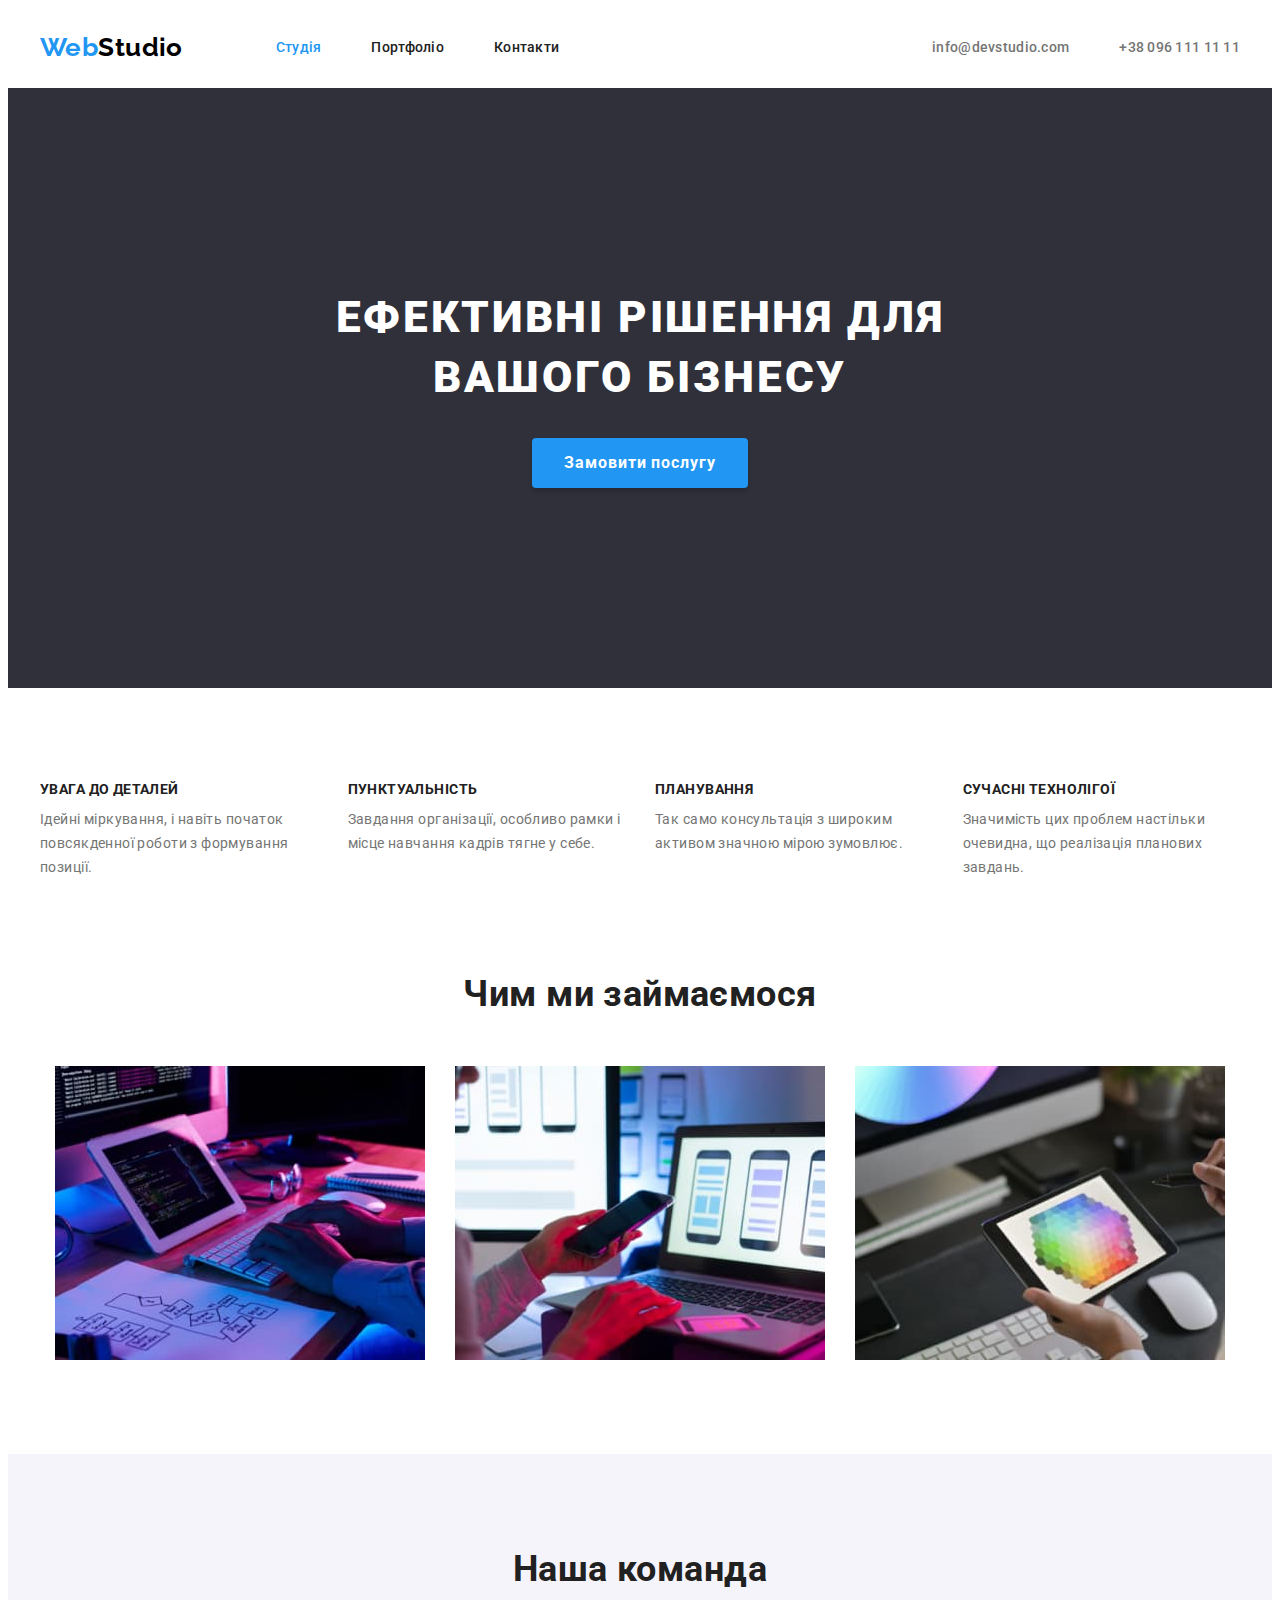
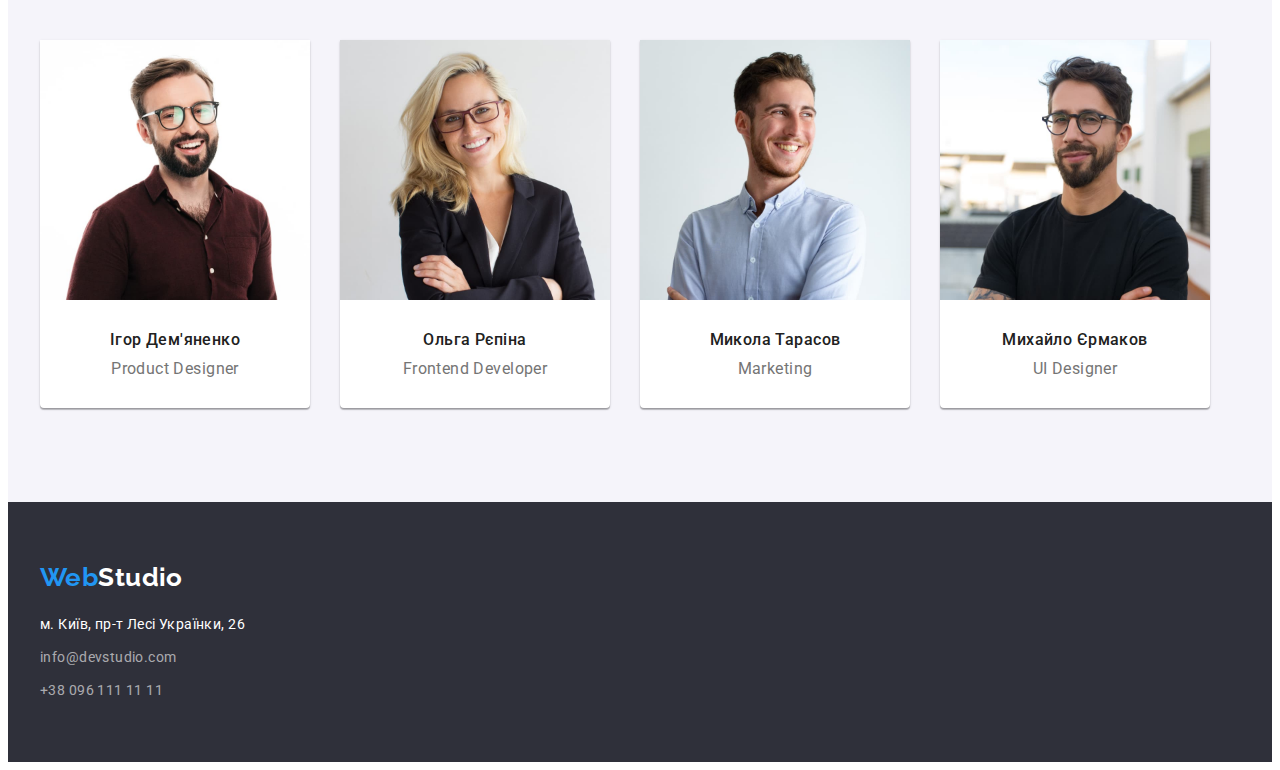
==== index.html @ 4c2e8464 "Initial commit" ====
<!DOCTYPE html>
<html lang="uk">
  <head>
    <meta charset="UTF-8" />
    <meta http-equiv="X-UA-Compatible" content="IE=edge" />
    <meta name="viewport" content="width=device-width, initial-scale=1.0" />
    <title>Web-Studio-(Version-2.1)</title>
    <link rel="preconnect" href="https://fonts.googleapis.com" />
    <link rel="preconnect" href="https://fonts.gstatic.com" crossorigin />
    <link
      href="https://fonts.googleapis.com/css2?family=Raleway:wght@700&family=Roboto:wght@400;500;700;900&display=swap"
      rel="stylesheet"
    />
    <link
      rel="stylesheet"
      href="https://cdnjs.cloudflare.com/ajax/libs/modern-normalize/1.1.0/modern-normalize.min.css"
      integrity="sha512-wpPYUAdjBVSE4KJnH1VR1HeZfpl1ub8YT/NKx4PuQ5NmX2tKuGu6U/JRp5y+Y8XG2tV+wKQpNHVUX03MfMFn9Q=="
      crossorigin="anonymous"
      referrerpolicy="no-referrer"
    />
    <link rel="stylesheet" href="./css/styles.css" />
  </head>
  <body>
    <header class="header">
      <div class="container header-container">
        <nav class="header-nav">
          <a class="header-logo link" href="./index.html"
            >Web<span class="logo-part">Studio</span></a
          >
          <ul class="header-list list">
            <li class="header-item">
              <a class="header-link link current" href="./index.html">Студія</a>
            </li>
            <li class="header-item">
              <a class="header-link link" href="./portfolio.html">Портфоліо</a>
            </li>
            <li class="header-item">
              <a class="header-link link" href="#">Контакти</a>
            </li>
          </ul>
        </nav>
        <ul class="header-contacts list">
          <li class="cotacts-item">
            <a class="cotacts-link link" href="mailto:info@devstudio.com"
              >info@devstudio.com</a
            >
          </li>
          <li class="cotacts-item">
            <a class="cotacts-link link" href="tel:+380961111111"
              >+38 096 111 11 11</a
            >
          </li>
        </ul>
      </div>
    </header>
    <main>
      <section class="hero">
        <div class="container">
          <h1 class="hero-title">Ефективні рішення для вашого бізнесу</h1>
          <button class="hero-btn" type="button">Замовити послугу</button>
        </div>
      </section>
      <section class="advantage">
        <div class="container container-wrap">
          <h2 class="visually-hidden">Наші переваги</h2>
          <ul class="list advantage-list">
            <li class="advantage-item">
              <h3 class="advantage-title">увага до деталей</h3>
              <p class="advantage-txt">
                Ідейні міркування, і навіть початок повсякденної роботи з
                формування позиції.
              </p>
            </li>
            <li class="advantage-item">
              <h3 class="advantage-title">пунктуальність</h3>
              <p class="advantage-txt">
                Завдання організації, особливо рамки і місце навчання кадрів
                тягне у себе.
              </p>
            </li>
            <li class="advantage-item">
              <h3 class="advantage-title">планування</h3>
              <p class="advantage-txt">
                Так само консультація з широким активом значною мірою зумовлює.
              </p>
            </li>
            <li class="advantage-item">
              <h3 class="advantage-title">сучасні технолігої</h3>
              <p class="advantage-txt">
                Значимість цих проблем настільки очевидна, що реалізація
                планових завдань.
              </p>
            </li>
          </ul>
        </div>
      </section>

      <section class="projects section">
        <div class="container">
          <h2 class="projects-title">Чим ми займаємося</h2>
          <ul class="list projects-list">
            <li>
              <img
                src="./images/tas-1.jpg"
                alt="Працює на планшеті"
                width="370"
                height="294"
              />
            </li>
            <li>
              <img
                src="./images/tas-2.jpg"
                alt="Додатки на єкрані"
                width="370"
                height="294"
              />
            </li>
            <li>
              <img
                src="./images/tas-3.jpg"
                alt="Фігура на планшеті"
                width="370"
                height="294"
              />
            </li>
          </ul>
        </div>
      </section>
      <section class="team section">
        <div class="container">
          <h2 class="team-title">Наша команда</h2>
          <ul class="team-list list">
            <li class="team-item">
              <img
                src="./images/team-1.jpg"
                alt="Усміхнений хлопець в окулярах"
                width="270"
                height="260"
              />
              <div class="team-wrap">
                <h3 class="team-name">Ігор Дем'яненко</h3>
                <p class="team-job">Product Designer</p>
              </div>
            </li>
            <li class="team-item">
              <img
                src="./images/team-2.jpg"
                alt="Дівчина в окулярах"
                width="270"
                height="260"
              />
              <div class="team-wrap">
                <h3 class="team-name">Ольга Рєпіна</h3>
                <p class="team-job">Frontend Developer</p>
              </div>
            </li>
            <li class="team-item">
              <img
                src="./images/team-3.jpg"
                alt="Усміхнений хлопець"
                width="270"
                height="260"
              />
              <div class="team-wrap">
                <h3 class="team-name">Микола Тарасов</h3>
                <p class="team-job">Marketing</p>
              </div>
            </li>
            <li class="team-item">
              <img
                src="./images/team-4.jpg"
                alt="Хлопець в окулярах"
                width="270"
                height="260"
              />
              <div class="team-wrap">
                <h3 class="team-name">Михайло Єрмаков</h3>
                <p class="team-job">UI Designer</p>
              </div>
            </li>
          </ul>
        </div>
      </section>
    </main>
    <footer class="address">
      <div class="container">
        <a class="address-logo link" href="./index.html"
          >Web<span class="address-logo-part">Studio</span></a
        >
        <address class="main-address">
          <ul class="address-list list">
            <li class="address-item">
              <a
                class="address-map link"
                href="https://goo.gl/maps/8YUWCjoJRUapYNAK7"
                target="_blank"
                rel="noopener nofollow noreferrer"
                >м. Київ, пр-т Лесі Українки, 26</a
              >
            </li>
            <li class="address-item">
              <a class="address-link link" href="mailto:info@devstudio.com"
                >info@devstudio.com</a
              >
            </li>
            <li class="address-item">
              <a class="address-link link" href="tel:+380961111111"
                >+38 096 111 11 11</a
              >
            </li>
          </ul>
        </address>
      </div>
    </footer>
  </body>
</html>
---- css/styles.css ----
:root{
--main-background-color:#FFFFFF;
--second-background-color:#2F303A;
--first-logo-part-color:#000000;
--second-logo-part-color:#FFFFFF;
--hero-btn-color:#FFFFFF;
--hero-btn-background-color:#2196F3;
--header-link-color:#212121;
--first-contacts-color:#757575;
--main-title-color:#FFFFFF;
--second-title-color:#212121;
--main-text-color:#757575;
--address-map-color:#FFFFFF;
--background-items-color:#FFFFFF;
--backgrounds-team-color:#F5F4FA;
--portfolio-btn-color:#212121;
--portfolio-btn-background-color: #F5F4FA;
--porfolio-btn-active-color:#FFFFFF;
--accent-color:#2196F3;

}
p,
h1,
h2,
h3,
h4,
h5,
h6 {
    margin: 0;
}

ul,
ol {
    margin: 0;
    padding-left: 0;
}

button {
    cursor: pointer;
}

address {
    font-style: normal;
}

img {
    display: block;
    max-width: 100%;
        height: auto;
}
/* ------------BODY------------ */
body{
    font-family: 'roboto', 'sans-serif';
    letter-spacing: 0.03em;
    font-size: 14px;
 background-color:var(--main-background-color)

}



.list{
list-style: none;
}
.link{
    text-decoration: none;
}

.visually-hidden {
    position: absolute;
    white-space: nowrap;
    width: 1px;
    height: 1px;
    overflow: hidden;
    border: 0;
    padding: 0;
    clip: rect(0 0 0 0);
    clip-path: inset(50%);
    margin: -1px;
}

.container{
    width: 1200px;
    padding-left: 15px;
    padding-right: 15px;
    margin: 0 auto;
}

.section{
    padding-top: 94px;
    padding-bottom: 94px;
}
/* ------------HEDER------------ */
.header {
    padding-top: 24px;
    padding-bottom: 25px;
}

.header-container{
    display: flex;
    justify-content: space-between;
}

.header-nav{
    display: flex;
    align-items: center;
}

.header-logo {
    font-family: 'Raleway', 'sans-serif';
    font-weight: 700;
    font-size: 26px;
    line-height: 1.19;
    margin-right: 93px;
    color: var(--accent-color)}

.logo-part {
    color: var(--first-logo-part-color);}

    .header-list{
        display: flex;
        gap: 50px;
    }

    .header-contacts{
        display: flex;
        align-items: center;
        gap: 50px;
    }


.header-link {
    font-weight: 500;
    line-height: 1.14;
    letter-spacing: 0.02em;
    color: var(--header-link-color);
}
.header-link:hover,
.header-link:focus{
    color: var(--accent-color)}

.cotacts-link{
    font-weight: 500;
    line-height: 1.14;
    letter-spacing: 0.02em;
    color: var(--first-contacts-color);
}
.cotacts-link:hover, 
.cotacts-link:focus{
    color: var(--accent-color);
}

/* ------------HERO----------- */
.hero {
background: var(--second-background-color);
padding-top: 200px;
padding-bottom: 200px;
}

.hero-title {
        font-weight: 900;
        font-size: 44px;
        line-height: 1.36;
        text-align: center;
        letter-spacing: 0.06em;
        text-transform: uppercase;
        color: var(--main-title-color);
        max-width: 696px;
        margin: 0 auto;
        margin-bottom: 30px;
}

.hero-btn {
    font-family: inherit;
    font-weight: 700;
    font-size: 16px;
    line-height: 1.88;
    display: flex;
    align-items: center;
    text-align: center;
    letter-spacing: 0.06em;
    color: var(--hero-btn-color);
background: var(--hero-btn-background-color);
    box-shadow: 0px 4px 4px rgba(0, 0, 0, 0.15);
    border-radius: 4px;
    border: none;
margin: 0 auto;
padding: 10px 32px;
min-width: 216px;
}

.hero-btn:hover,
.hero-btn:focus{
    background: #188CE8;
        box-shadow: 0px 4px 4px rgba(0, 0, 0, 0.15);
        border-radius: 4px;
}

        /* ------------ADVANTAGE----------- */

.advantage{
    padding-top: 94px;
}

.advantage-list{
    display: flex;
    gap: 30px;
}

.advantage-item{
    flex-basis: calc((100% - 90px)/4);
}
.advantage-title{
        font-weight: 700;
        font-size: 14px;
        line-height: 1.14;
        text-transform: uppercase;
    margin-bottom: 10px;
        color: var(--second-title-color);
}
.advantage-txt{
    line-height: 1.71;
    color: var(--main-text-color);
}

                /* ------------PROJECTS---------- */
.projects-list{
    display: flex;
    justify-content: center;
    gap: 30px;
}

    .projects-title{
            font-weight: 700;
            font-size: 36px;
            line-height: 1.17;
            text-align: center;
            color: var(--second-title-color);
            margin-bottom: 50px;
    }

    /* ------------TEAM---------- */
    .team{
        background: var(--backgrounds-team-color)
    }
    .team-title{
        font-weight: 700;
            font-size: 36px;
            line-height: 1.17;
            text-align: center;
            color: var(--second-title-color);
            margin-bottom: 50px;
    }
    .team-list{
        display: flex;
        gap: 30px;
    }
    .team-item{
        background: var(--background-items-color);
            box-shadow: 0px 1px 3px rgba(0, 0, 0, 0.12), 0px 1px 1px rgba(0, 0, 0, 0.14), 0px 2px 1px rgba(0, 0, 0, 0.2);
            border-radius: 0px 0px 4px 4px;
            flex-basis: calc((100%-90px) / 4);
    }

    .team-name{
        font-weight: 500;
            font-size: 16px;
            line-height: 1.19;
            text-align: center;
            color: var(--second-title-color);
            margin-bottom: 10px;
    }
    .team-job{
            font-size: 16px;
            line-height: 1.19;
            text-align: center;
            color: var(--main-text-color);
    }

.team-wrap{
    padding-top: 30px;
    padding-bottom: 30px;
}
        /* ------------FOOTER--------- */

.address{
    padding-top: 60px;
    padding-bottom: 60px;
    background-color:var(--second-background-color);
}

        .address-logo{
        font-family: 'Raleway','sans-serif';
        font-weight: 700;
        font-size: 26px;
        line-height: 1.19;
        color: var(--accent-color);
        display: inline-block;
        margin-bottom: 20px;
        }
       
        .address-logo-part{
            color: var(--second-logo-part-color)
        }

        .address-map{
            font-style: normal;
            line-height: 1.71;
            color: var(--address-map-color);
        }
        .address-map:hover,
        .address-map:focus{
            color: var(--accent-color);}

.address-item:not(:last-child)
{
    margin-bottom: 9px;
    display: block;
}

        .address-link{
            font-style: normal;
            line-height: 1.71;
            color: rgba(255, 255, 255, 0.6);
        }
.address-link:hover,
.address-link:focus{
 color: var(--accent-color);}

 /* ------------PORTFOLIO-------- */
 .current {
     color: var(--accent-color);
 }
.header-porfolio{
    border-bottom: 1px solid #ECECEC;
    padding-top: 24px;
        padding-bottom: 25px;
}
.filters{
    margin-bottom: 50px;
    display: flex;
    justify-content: center;
    gap: 8px;
}

 .filters-btn{
    font-family: inherit;
        font-style: normal;
        font-weight: 500;
        font-size: 16px;
        line-height: 1.62;
        letter-spacing: 0.03em;
        color: var(--portfolio-btn-color);
        background: var(--portfolio-btn-background-color);
        border-radius: 4px;
        cursor: pointer;  
        border-color: transparent;  
        padding: 6px 22px;
 }
 .filters-btn:hover,
.filters-btn:focus{
    background-color: var(--accent-color);
    color:var(--porfolio-btn-active-color);}

    /* ------------PORTFOLIO-LIST-------- */

.portfolio-list{
    display: flex;
    flex-wrap: wrap;
    gap: 30px;
    
}
.portfolio-item {
flex-basis: calc((100% - 60px) / 3);
background: var(--background-items-color);
}

.portfolio-wrap{
    padding: 20px 24px;
    border: 1px solid #EEEEEE;
    border-top: none;
}
.portfolio-title{
font-weight: 700;
font-size: 18px;
line-height: 2;
letter-spacing: 0.06em;
color: var(--second-title-color);
margin-bottom: 4px;}


.portfolio-text{
        font-size: 16px;
        line-height: 1.88;
        color: var(--main-text-color);
}
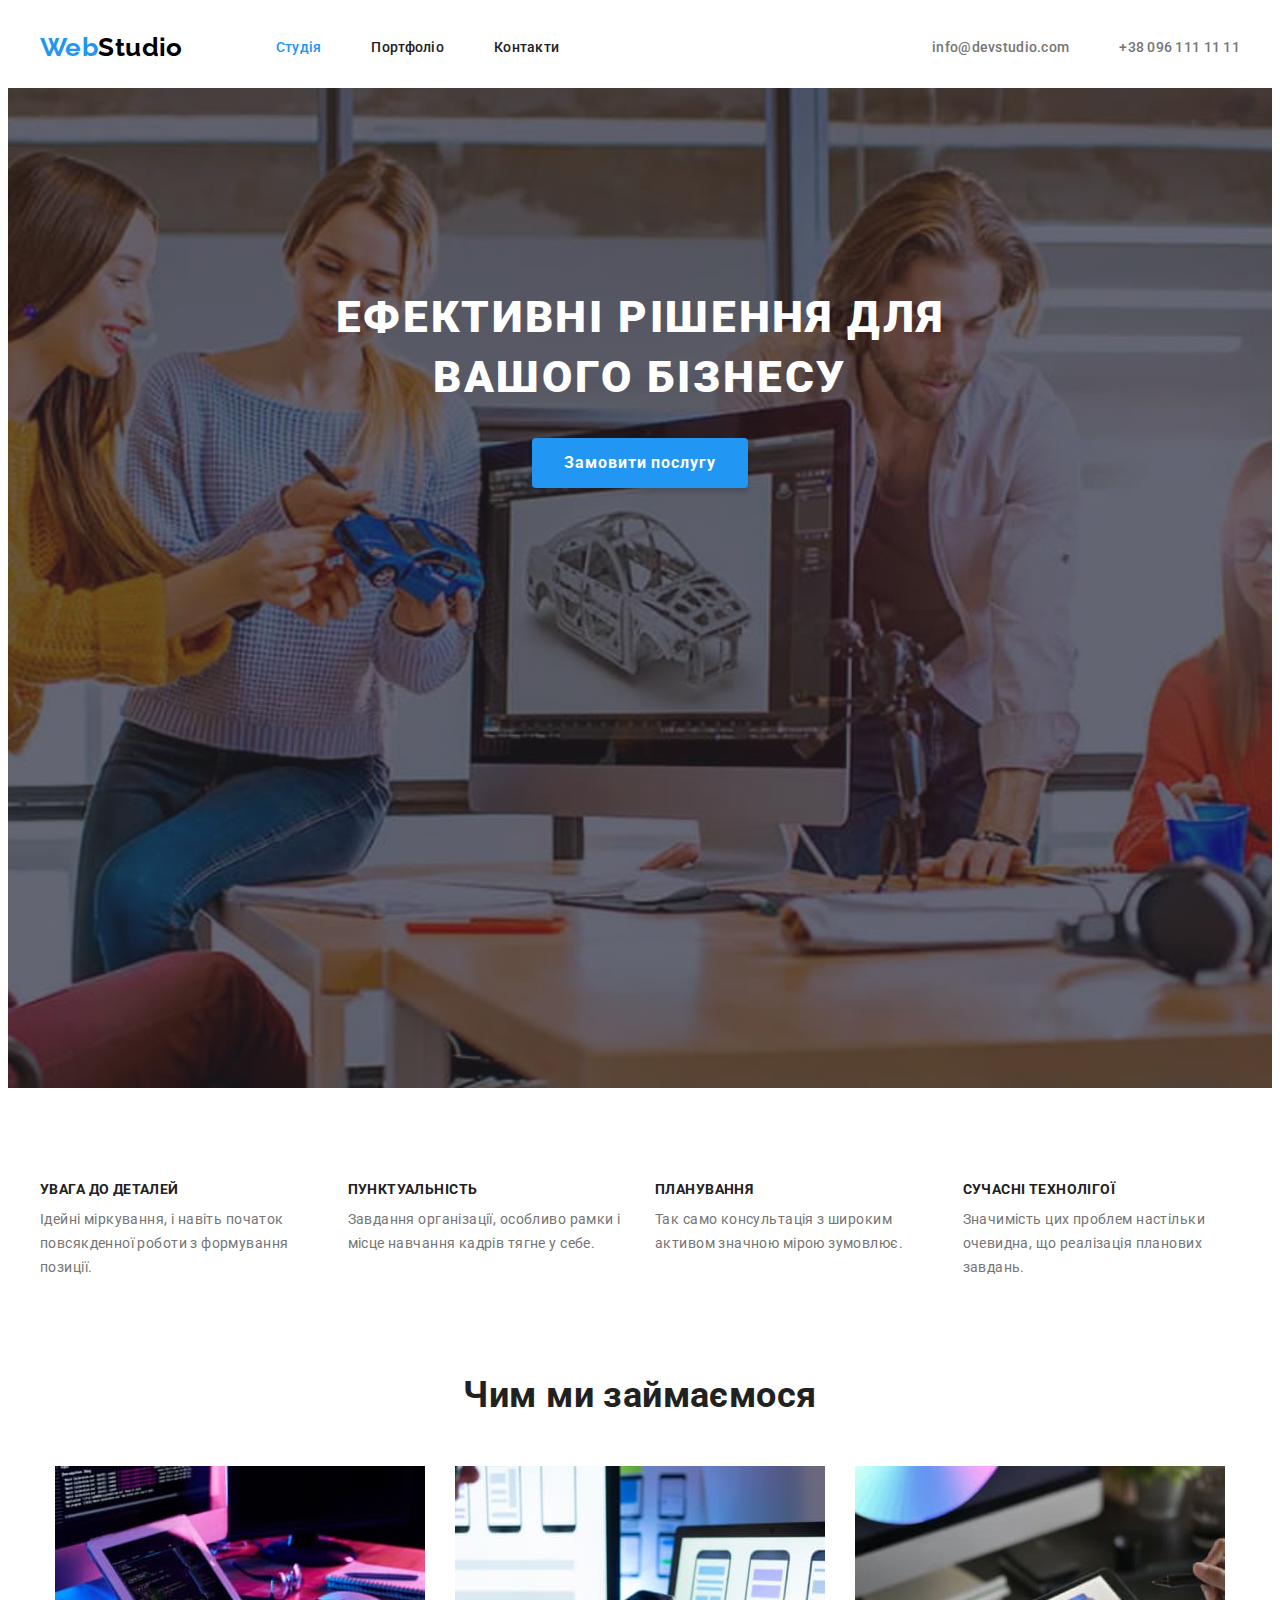
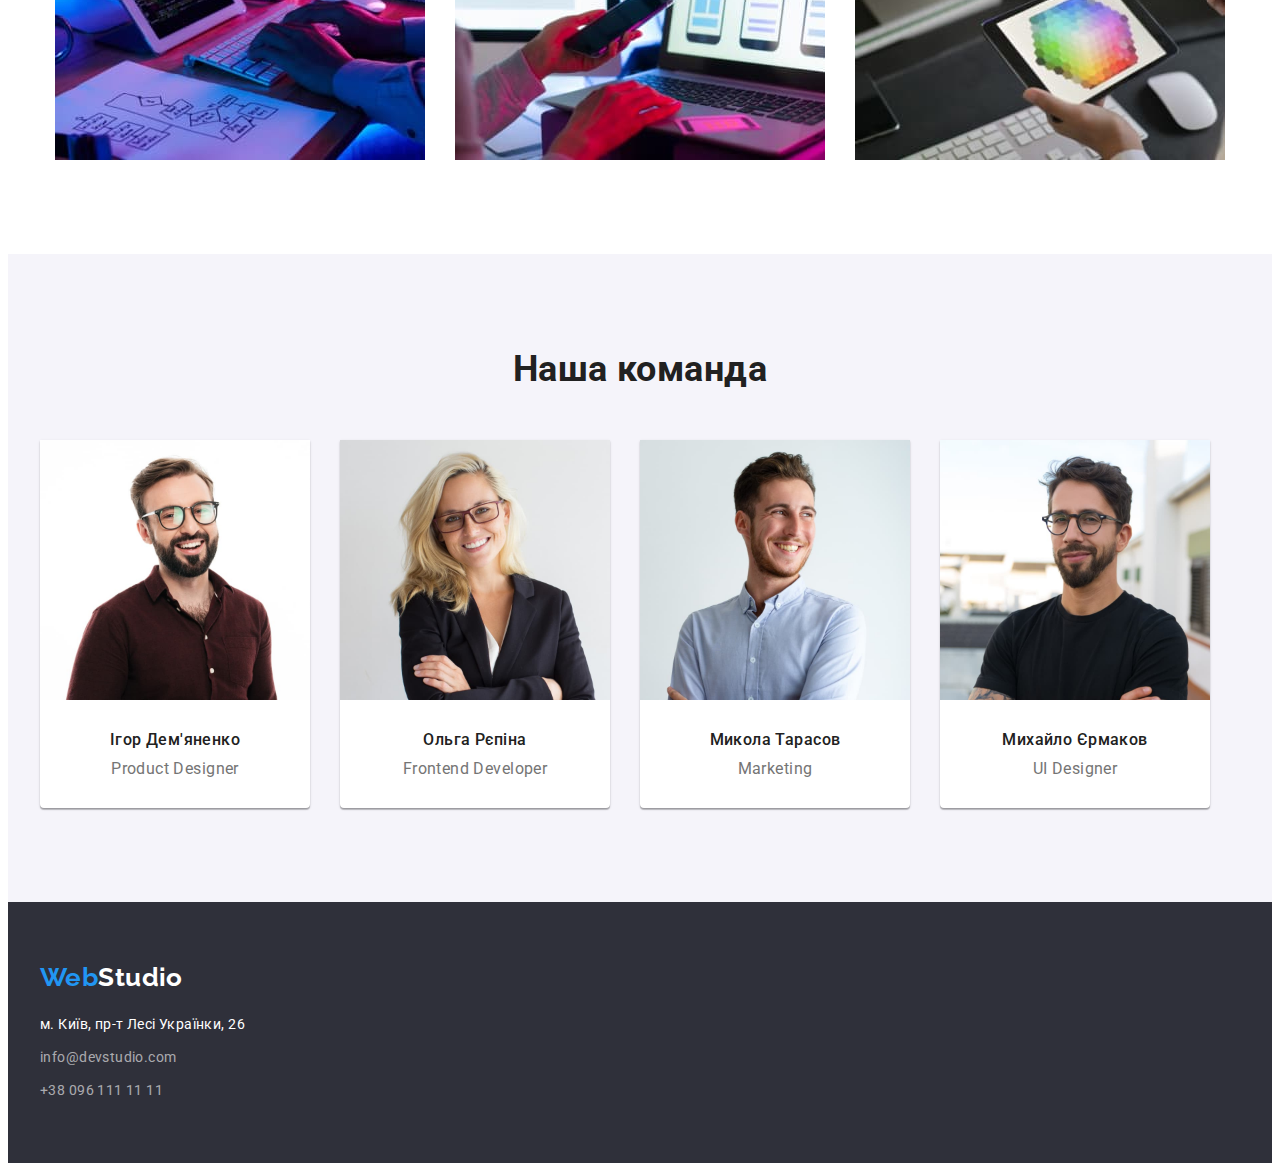
==== commit f185a94e: "Додає bg-img до hero" ====
--- a/index.html
+++ b/index.html
@@ -55,7 +55,7 @@
     </header>
     <main>
       <section class="hero">
-        <div class="container">
+        <div class="container hero-wrap">
           <h1 class="hero-title">Ефективні рішення для вашого бізнесу</h1>
           <button class="hero-btn" type="button">Замовити послугу</button>
         </div>
--- a/css/styles.css
+++ b/css/styles.css
@@ -153,9 +153,17 @@
 
 /* ------------HERO----------- */
 .hero {
-background: var(--second-background-color);
 padding-top: 200px;
 padding-bottom: 200px;
+background-color: var(--second-background-color);
+    background-image: linear-gradient(rgba(47, 48, 58, 0.4),
+     rgba(47, 48, 58, 0.4)), url(../images/hero-bg.jpg);
+    background-repeat: no-repeat;
+    background-size: cover;
+    background-position: center;
+    max-width: 1600px;
+    height: 600px;
+    margin: 0 auto;
 }
 
 .hero-title {
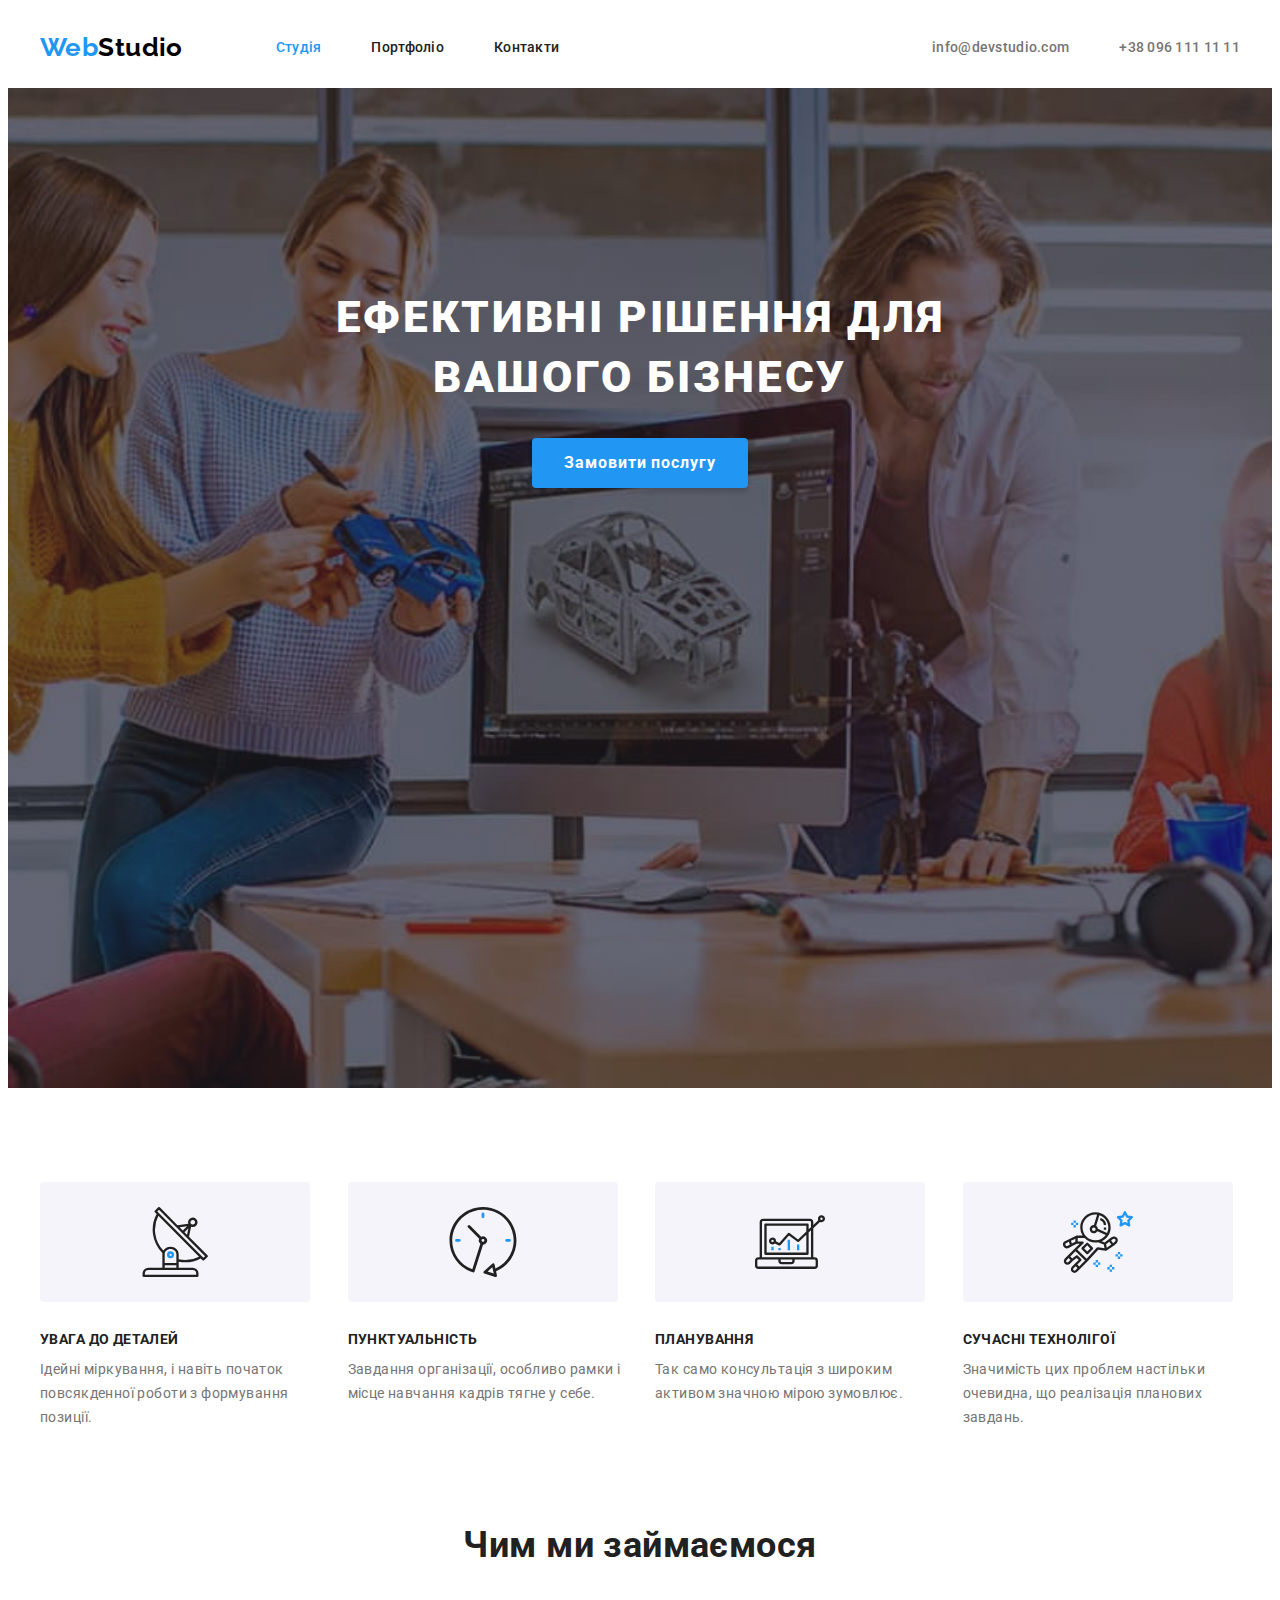
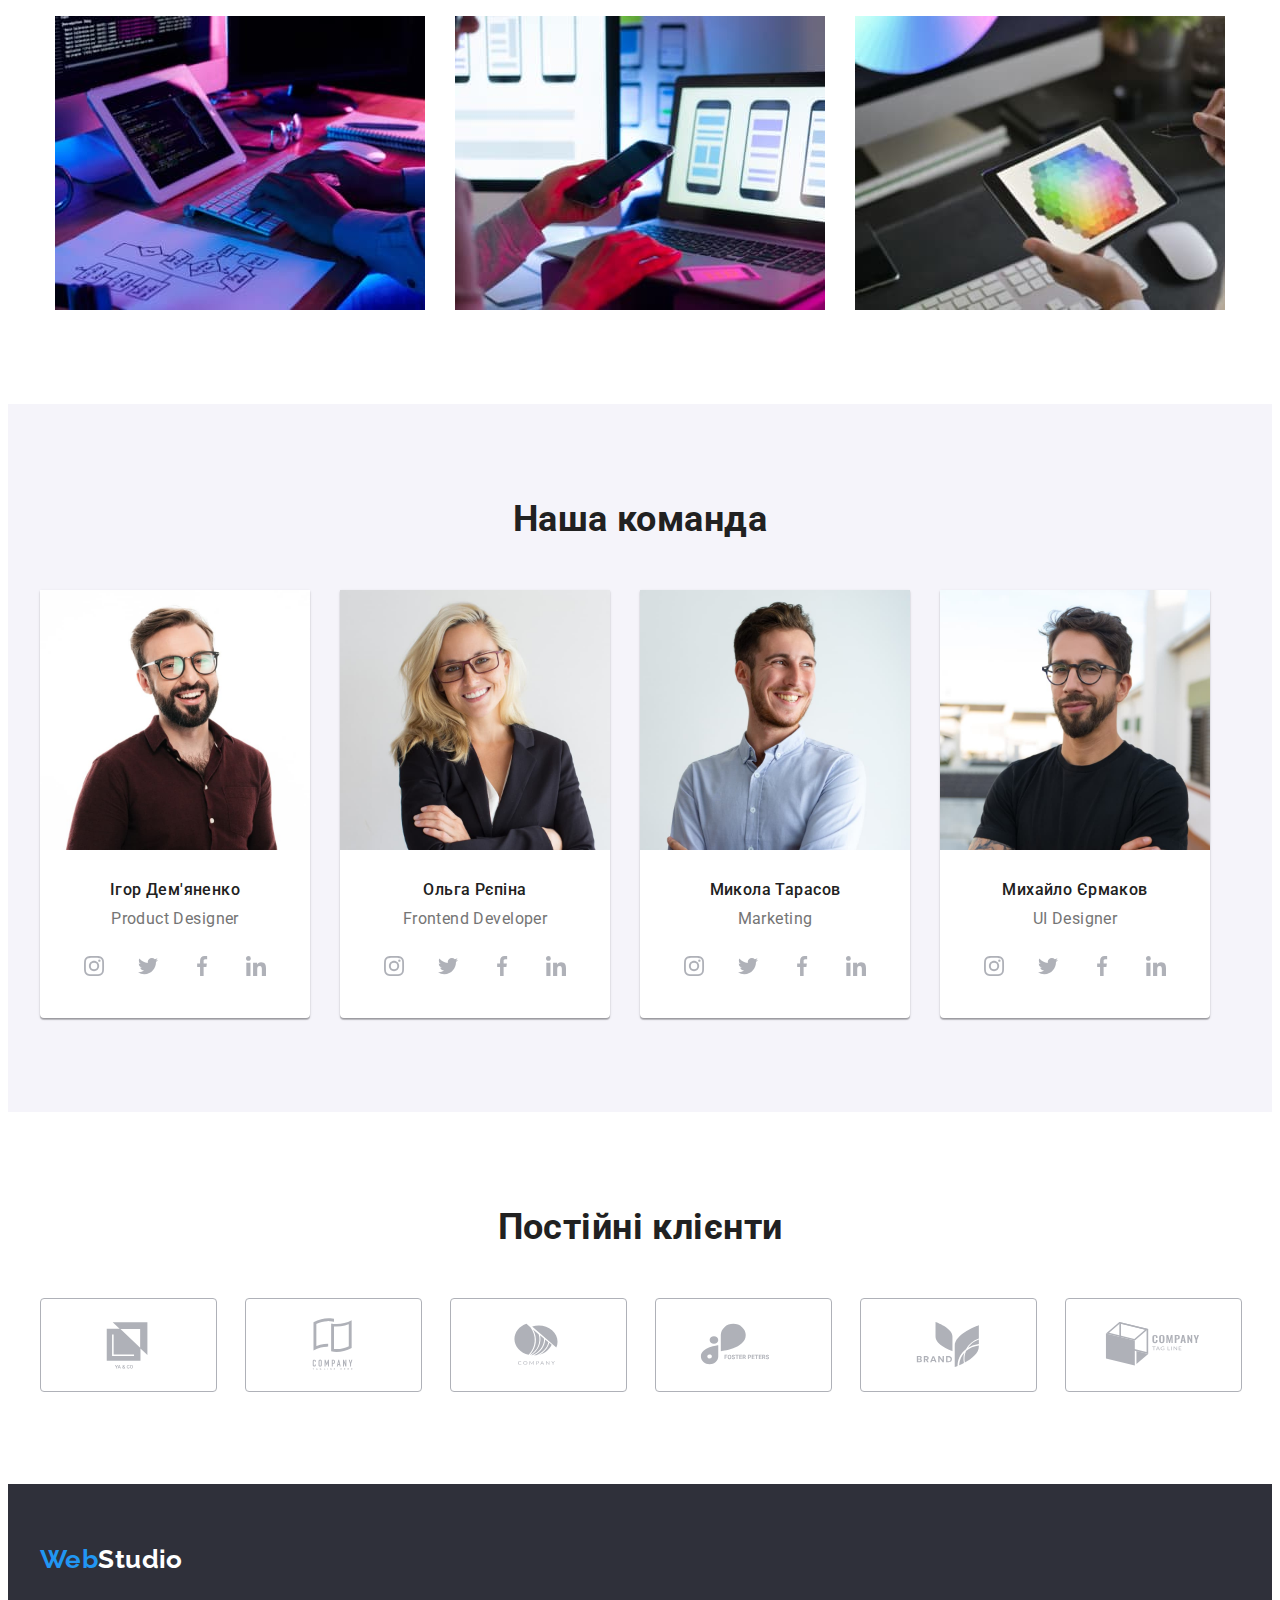
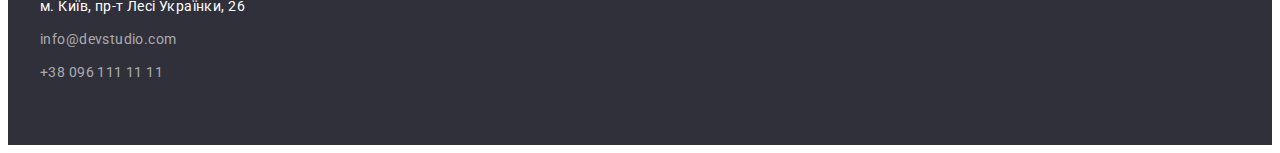
==== commit 0bf4247d: "Додає svg-prite + section clients" ====
--- a/index.html
+++ b/index.html
@@ -61,10 +61,15 @@
         </div>
       </section>
       <section class="advantage">
-        <div class="container container-wrap">
+        <div class="container">
           <h2 class="visually-hidden">Наші переваги</h2>
           <ul class="list advantage-list">
             <li class="advantage-item">
+              <div class="advantage-wrap">
+                <svg class="advantage-icon" width="70" height="70">
+                  <use href="./images/icons.svg#icon-Antena"></use>
+                </svg>
+              </div>
               <h3 class="advantage-title">увага до деталей</h3>
               <p class="advantage-txt">
                 Ідейні міркування, і навіть початок повсякденної роботи з
@@ -72,6 +77,11 @@
               </p>
             </li>
             <li class="advantage-item">
+              <div class="advantage-wrap">
+                <svg class="advantage-icon" width="70" height="70">
+                  <use href="./images/icons.svg#icon-clock"></use>
+                </svg>
+              </div>
               <h3 class="advantage-title">пунктуальність</h3>
               <p class="advantage-txt">
                 Завдання організації, особливо рамки і місце навчання кадрів
@@ -79,12 +89,22 @@
               </p>
             </li>
             <li class="advantage-item">
+              <div class="advantage-wrap">
+                <svg class="advantage-icon" width="70" height="70">
+                  <use href="./images/icons.svg#icon-diagram"></use>
+                </svg>
+              </div>
               <h3 class="advantage-title">планування</h3>
               <p class="advantage-txt">
                 Так само консультація з широким активом значною мірою зумовлює.
               </p>
             </li>
             <li class="advantage-item">
+              <div class="advantage-wrap">
+                <svg class="advantage-icon" width="70" height="70">
+                  <use href="./images/icons.svg#icon-astronaut"></use>
+                </svg>
+              </div>
               <h3 class="advantage-title">сучасні технолігої</h3>
               <p class="advantage-txt">
                 Значимість цих проблем настільки очевидна, що реалізація
@@ -140,6 +160,34 @@
               <div class="team-wrap">
                 <h3 class="team-name">Ігор Дем'яненко</h3>
                 <p class="team-job">Product Designer</p>
+                <ul class="team-soc-list list">
+                  <li class="team-soc-item">
+                    <a class="team-soc-link link" href=""
+                      ><svg class="team-soc-icon" weight="20" height="20">
+                        <use
+                          href="./images/icons.svg#icon-instagram"
+                        ></use></svg
+                    ></a>
+                  </li>
+                  <li class="team-soc-item">
+                    <a class="team-soc-link link" href=""
+                      ><svg class="team-soc-icon" weight="20" height="20">
+                        <use href="./images/icons.svg#icon-twitter"></use></svg
+                    ></a>
+                  </li>
+                  <li class="team-soc-item">
+                    <a class="team-soc-link link" href=""
+                      ><svg class="team-soc-icon" weight="20" height="20">
+                        <use href="./images/icons.svg#icon-facebook"></use></svg
+                    ></a>
+                  </li>
+                  <li class="team-soc-item">
+                    <a class="team-soc-link link" href=""
+                      ><svg class="team-soc-icon" weight="20" height="20">
+                        <use href="./images/icons.svg#icon-linkedin"></use></svg
+                    ></a>
+                  </li>
+                </ul>
               </div>
             </li>
             <li class="team-item">
@@ -152,6 +200,34 @@
               <div class="team-wrap">
                 <h3 class="team-name">Ольга Рєпіна</h3>
                 <p class="team-job">Frontend Developer</p>
+                <ul class="team-soc-list list">
+                  <li class="team-soc-item">
+                    <a class="team-soc-link link" href=""
+                      ><svg class="team-soc-icon" weight="20" height="20">
+                        <use
+                          href="./images/icons.svg#icon-instagram"
+                        ></use></svg
+                    ></a>
+                  </li>
+                  <li class="team-soc-item">
+                    <a class="team-soc-link link" href=""
+                      ><svg class="team-soc-icon" weight="20" height="20">
+                        <use href="./images/icons.svg#icon-twitter"></use></svg
+                    ></a>
+                  </li>
+                  <li class="team-soc-item">
+                    <a class="team-soc-link link" href=""
+                      ><svg class="team-soc-icon" weight="20" height="20">
+                        <use href="./images/icons.svg#icon-facebook"></use></svg
+                    ></a>
+                  </li>
+                  <li class="team-soc-item">
+                    <a class="team-soc-link link" href=""
+                      ><svg class="team-soc-icon" weight="20" height="20">
+                        <use href="./images/icons.svg#icon-linkedin"></use></svg
+                    ></a>
+                  </li>
+                </ul>
               </div>
             </li>
             <li class="team-item">
@@ -164,6 +240,34 @@
               <div class="team-wrap">
                 <h3 class="team-name">Микола Тарасов</h3>
                 <p class="team-job">Marketing</p>
+                <ul class="team-soc-list list">
+                  <li class="team-soc-item">
+                    <a class="team-soc-link link" href=""
+                      ><svg class="team-soc-icon" weight="20" height="20">
+                        <use
+                          href="./images/icons.svg#icon-instagram"
+                        ></use></svg
+                    ></a>
+                  </li>
+                  <li class="team-soc-item">
+                    <a class="team-soc-link link" href=""
+                      ><svg class="team-soc-icon" weight="20" height="20">
+                        <use href="./images/icons.svg#icon-twitter"></use></svg
+                    ></a>
+                  </li>
+                  <li class="team-soc-item">
+                    <a class="team-soc-link link" href=""
+                      ><svg class="team-soc-icon" weight="20" height="20">
+                        <use href="./images/icons.svg#icon-facebook"></use></svg
+                    ></a>
+                  </li>
+                  <li class="team-soc-item">
+                    <a class="team-soc-link link" href=""
+                      ><svg class="team-soc-icon" weight="20" height="20">
+                        <use href="./images/icons.svg#icon-linkedin"></use></svg
+                    ></a>
+                  </li>
+                </ul>
               </div>
             </li>
             <li class="team-item">
@@ -176,7 +280,78 @@
               <div class="team-wrap">
                 <h3 class="team-name">Михайло Єрмаков</h3>
                 <p class="team-job">UI Designer</p>
-              </div>
+                <ul class="team-soc-list list">
+                  <li class="team-soc-item">
+                    <a class="team-soc-link link" href=""
+                      ><svg class="team-soc-icon" weight="20" height="20">
+                        <use
+                          href="./images/icons.svg#icon-instagram"
+                        ></use></svg
+                    ></a>
+                  </li>
+                  <li class="team-soc-item">
+                    <a class="team-soc-link link" href=""
+                      ><svg class="team-soc-icon" weight="20" height="20">
+                        <use href="./images/icons.svg#icon-twitter"></use></svg
+                    ></a>
+                  </li>
+                  <li class="team-soc-item">
+                    <a class="team-soc-link link" href=""
+                      ><svg class="team-soc-icon" weight="20" height="20">
+                        <use href="./images/icons.svg#icon-facebook"></use></svg
+                    ></a>
+                  </li>
+                  <li class="team-soc-item">
+                    <a class="team-soc-link link" href=""
+                      ><svg class="team-soc-icon" weight="20" height="20">
+                        <use href="./images/icons.svg#icon-linkedin"></use></svg
+                    ></a>
+                  </li>
+                </ul>
+              </div>
+            </li>
+          </ul>
+        </div>
+      </section>
+      <section class="clients section">
+        <div class="container">
+          <h2 class="clients-title">Постійні клієнти</h2>
+          <ul class="clients-list list">
+            <li class="clients-item">
+              <a class="cliets-link link" href=""
+                ><svg class="clients-icon" width="106" hight="60">
+                  <use href="./images/icons.svg#icon-client-1"></use></svg
+              ></a>
+            </li>
+            <li class="clients-item">
+              <a class="cliets-link link" href=""
+                ><svg class="clients-icon" width="106" hight="60">
+                  <use href="./images/icons.svg#icon-client-2"></use></svg
+              ></a>
+            </li>
+            <li class="clients-item">
+              <a class="cliets-link link" href=""
+                ><svg class="clients-icon" width="106" hight="60">
+                  <use href="./images/icons.svg#icon-client-3"></use></svg
+              ></a>
+            </li>
+            <li class="clients-item">
+              <a class="cliets-link link" href=""
+                ><svg class="clients-icon" width="106" hight="60">
+                  <use href="./images/icons.svg#icon-client-4"></use></svg
+              ></a>
+            </li>
+            <li class="clients-item">
+              <a class="cliets-link link" href=""
+                ><svg class="clients-icon" width="106" hight="60">
+                  <use href="./images/icons.svg#icon-client-5"></use></svg
+              ></a>
+            </li>
+            <li class="clients-item">
+              <a class="cliets-link link" href=""
+                ><svg class="clients-icon" width="106" hight="60">
+                  <use href="./images/icons.svg#icon-client-6"></use></svg
+              ></a>
             </li>
           </ul>
         </div>
--- a/css/styles.css
+++ b/css/styles.css
@@ -215,6 +215,16 @@
     display: flex;
     gap: 30px;
 }
+.advantage-wrap{
+    width: 270px;
+        height: 120px;
+    background: #F5F4FA;
+        border-radius: 4px;
+        display: flex;
+        align-items: center;
+        justify-content: center;
+        margin-bottom: 30px;
+}
 
 .advantage-item{
     flex-basis: calc((100% - 90px)/4);
@@ -284,12 +294,74 @@
             line-height: 1.19;
             text-align: center;
             color: var(--main-text-color);
+            margin-bottom: 16px;
     }
 
 .team-wrap{
     padding-top: 30px;
     padding-bottom: 30px;
 }
+
+.team-soc-list {
+    display: flex;
+    justify-content: center;
+    gap: 10px;
+}
+
+
+.team-soc-item {
+    width: 44px;
+    height: 44px;
+}
+
+.team-soc-link {
+    width: 100%;
+    height: 100%;
+        border-radius: 50%;
+        display: flex;
+        align-items: center;
+        justify-content: center;
+}
+
+
+.team-soc-icon {
+fill: #AFB1B8;
+}
+
+/* ------------CLIENTS--------- */
+.clients-title {
+    font-weight: 700;
+        font-size: 36px;
+        line-height: 42px;
+        text-align: center;
+        color:var(--second-title-color);
+        margin-bottom: 50px;
+}
+
+.clients-list {
+    display: flex;
+    gap: 30px;
+}
+
+.clients-item {
+    height: 92px;
+flex-basis: calc((100% - 150px) / 6);
+}
+
+.cliets-link {
+    width: 100%;
+    height: 100%;
+    border: 1px solid #AFB1B8;
+        border-radius: 4px;
+        display: flex;
+        align-items: center;
+        justify-content: center;
+}
+
+.clients-icon{
+  fill: #AFB1B8;
+}
+
         /* ------------FOOTER--------- */
 
 .address{
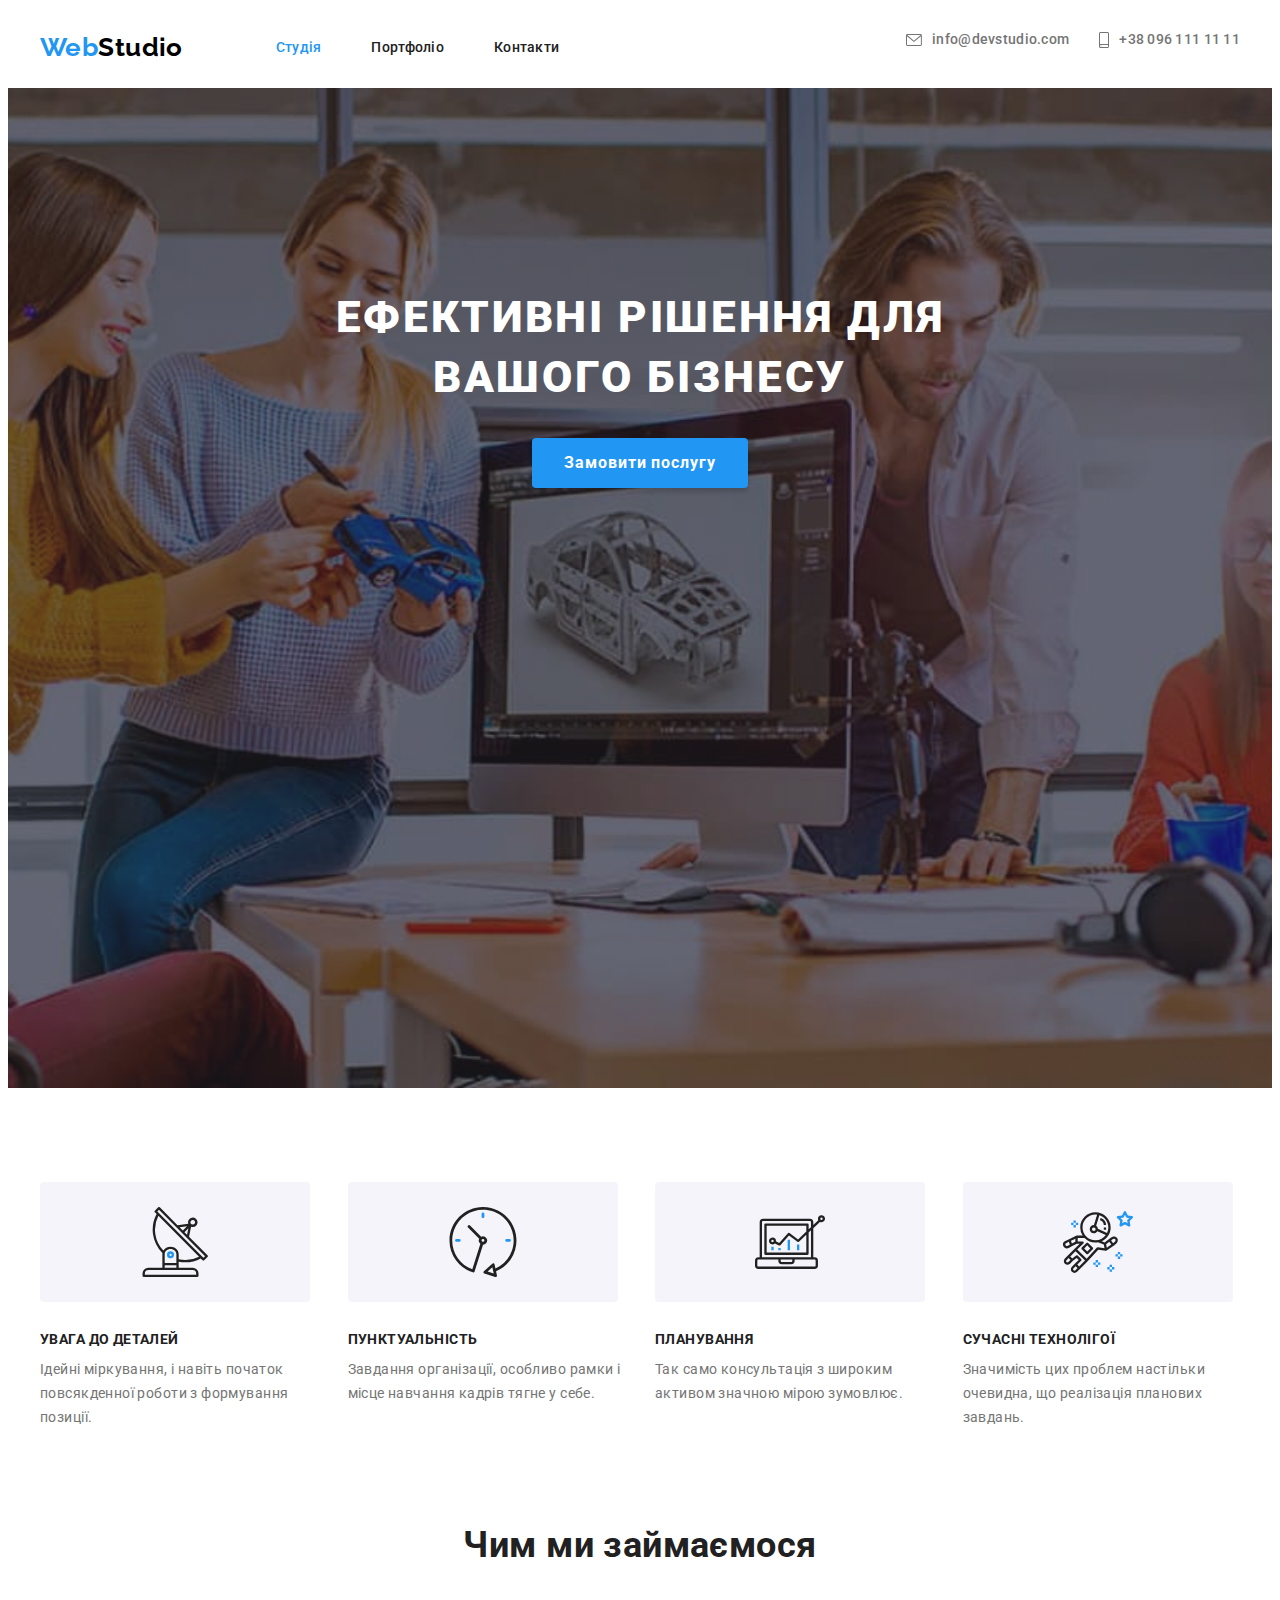
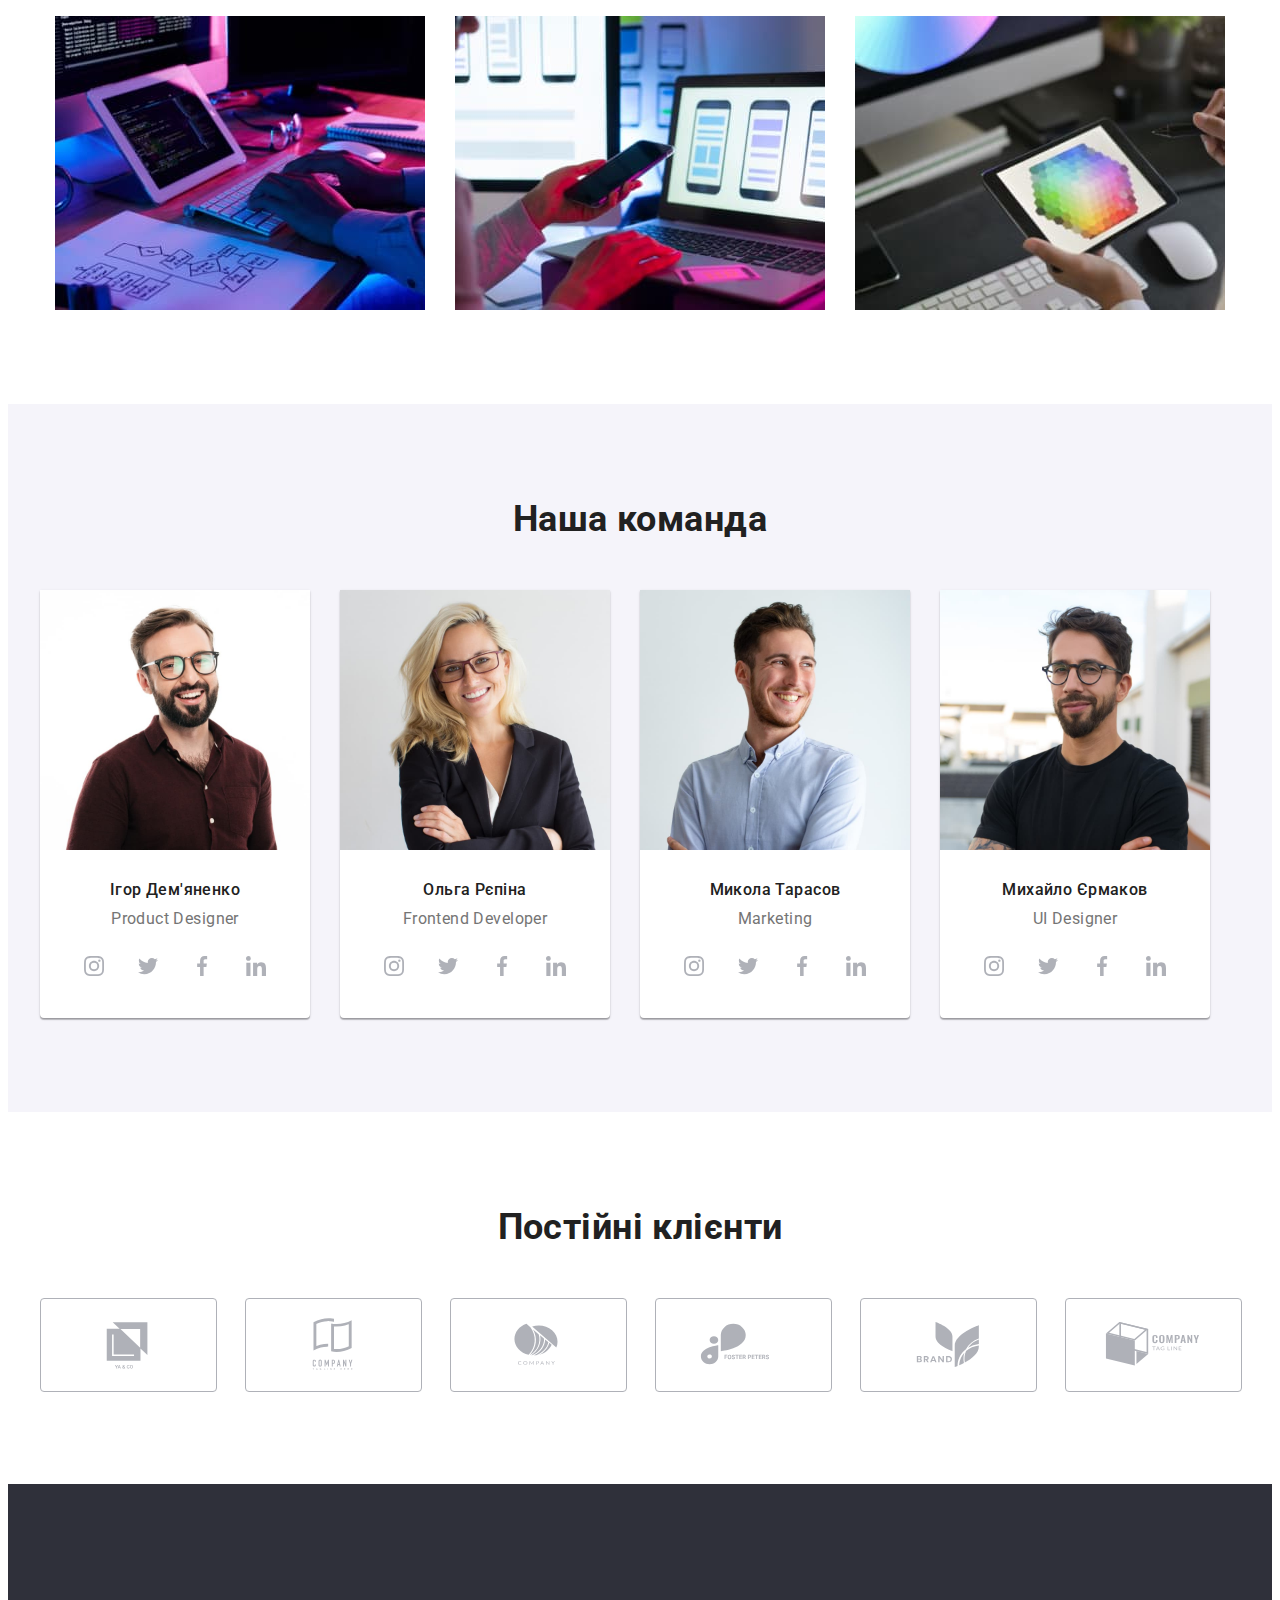
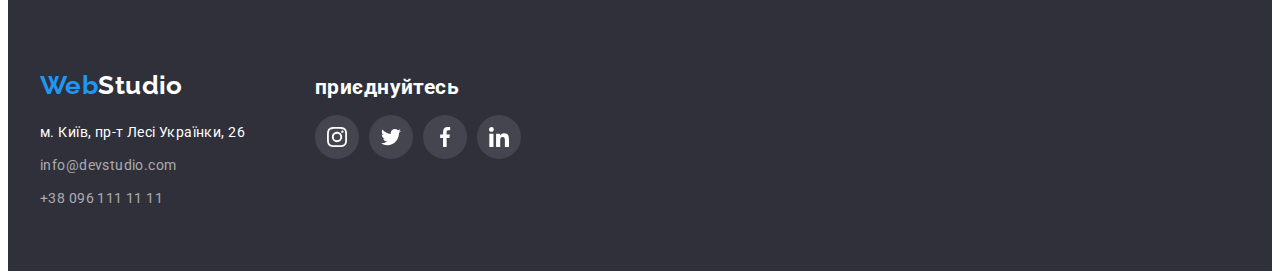
==== commit 7577fee5: "Додає тіні при ховері" ====
--- a/index.html
+++ b/index.html
@@ -39,14 +39,18 @@
             </li>
           </ul>
         </nav>
-        <ul class="header-contacts list">
+        <ul class="header-contacts-list list">
           <li class="cotacts-item">
             <a class="cotacts-link link" href="mailto:info@devstudio.com"
+              ><svg class="contacts-icon" width="16" height="12">
+                <use href="./images/icons.svg#icon-envelope"></use></svg
               >info@devstudio.com</a
             >
           </li>
           <li class="cotacts-item">
             <a class="cotacts-link link" href="tel:+380961111111"
+              ><svg class="contacts-icon" width="10" height="16">
+                <use href="./images/icons.svg#icon-smartphone"></use></svg
               >+38 096 111 11 11</a
             >
           </li>
@@ -163,7 +167,7 @@
                 <ul class="team-soc-list list">
                   <li class="team-soc-item">
                     <a class="team-soc-link link" href=""
-                      ><svg class="team-soc-icon" weight="20" height="20">
+                      ><svg class="team-soc-icon" width="20" height="20">
                         <use
                           href="./images/icons.svg#icon-instagram"
                         ></use></svg
@@ -171,19 +175,19 @@
                   </li>
                   <li class="team-soc-item">
                     <a class="team-soc-link link" href=""
-                      ><svg class="team-soc-icon" weight="20" height="20">
+                      ><svg class="team-soc-icon" width="20" height="20">
                         <use href="./images/icons.svg#icon-twitter"></use></svg
                     ></a>
                   </li>
                   <li class="team-soc-item">
                     <a class="team-soc-link link" href=""
-                      ><svg class="team-soc-icon" weight="20" height="20">
+                      ><svg class="team-soc-icon" width="20" height="20">
                         <use href="./images/icons.svg#icon-facebook"></use></svg
                     ></a>
                   </li>
                   <li class="team-soc-item">
                     <a class="team-soc-link link" href=""
-                      ><svg class="team-soc-icon" weight="20" height="20">
+                      ><svg class="team-soc-icon" width="20" height="20">
                         <use href="./images/icons.svg#icon-linkedin"></use></svg
                     ></a>
                   </li>
@@ -203,7 +207,7 @@
                 <ul class="team-soc-list list">
                   <li class="team-soc-item">
                     <a class="team-soc-link link" href=""
-                      ><svg class="team-soc-icon" weight="20" height="20">
+                      ><svg class="team-soc-icon" width="20" height="20">
                         <use
                           href="./images/icons.svg#icon-instagram"
                         ></use></svg
@@ -211,19 +215,19 @@
                   </li>
                   <li class="team-soc-item">
                     <a class="team-soc-link link" href=""
-                      ><svg class="team-soc-icon" weight="20" height="20">
+                      ><svg class="team-soc-icon" width="20" height="20">
                         <use href="./images/icons.svg#icon-twitter"></use></svg
                     ></a>
                   </li>
                   <li class="team-soc-item">
                     <a class="team-soc-link link" href=""
-                      ><svg class="team-soc-icon" weight="20" height="20">
+                      ><svg class="team-soc-icon" width="20" height="20">
                         <use href="./images/icons.svg#icon-facebook"></use></svg
                     ></a>
                   </li>
                   <li class="team-soc-item">
                     <a class="team-soc-link link" href=""
-                      ><svg class="team-soc-icon" weight="20" height="20">
+                      ><svg class="team-soc-icon" width="20" height="20">
                         <use href="./images/icons.svg#icon-linkedin"></use></svg
                     ></a>
                   </li>
@@ -243,7 +247,7 @@
                 <ul class="team-soc-list list">
                   <li class="team-soc-item">
                     <a class="team-soc-link link" href=""
-                      ><svg class="team-soc-icon" weight="20" height="20">
+                      ><svg class="team-soc-icon" width="20" height="20">
                         <use
                           href="./images/icons.svg#icon-instagram"
                         ></use></svg
@@ -251,19 +255,19 @@
                   </li>
                   <li class="team-soc-item">
                     <a class="team-soc-link link" href=""
-                      ><svg class="team-soc-icon" weight="20" height="20">
+                      ><svg class="team-soc-icon" width="20" height="20">
                         <use href="./images/icons.svg#icon-twitter"></use></svg
                     ></a>
                   </li>
                   <li class="team-soc-item">
                     <a class="team-soc-link link" href=""
-                      ><svg class="team-soc-icon" weight="20" height="20">
+                      ><svg class="team-soc-icon" width="20" height="20">
                         <use href="./images/icons.svg#icon-facebook"></use></svg
                     ></a>
                   </li>
                   <li class="team-soc-item">
                     <a class="team-soc-link link" href=""
-                      ><svg class="team-soc-icon" weight="20" height="20">
+                      ><svg class="team-soc-icon" width="20" height="20">
                         <use href="./images/icons.svg#icon-linkedin"></use></svg
                     ></a>
                   </li>
@@ -283,7 +287,7 @@
                 <ul class="team-soc-list list">
                   <li class="team-soc-item">
                     <a class="team-soc-link link" href=""
-                      ><svg class="team-soc-icon" weight="20" height="20">
+                      ><svg class="team-soc-icon" width="20" height="20">
                         <use
                           href="./images/icons.svg#icon-instagram"
                         ></use></svg
@@ -291,19 +295,19 @@
                   </li>
                   <li class="team-soc-item">
                     <a class="team-soc-link link" href=""
-                      ><svg class="team-soc-icon" weight="20" height="20">
+                      ><svg class="team-soc-icon" width="20" height="20">
                         <use href="./images/icons.svg#icon-twitter"></use></svg
                     ></a>
                   </li>
                   <li class="team-soc-item">
                     <a class="team-soc-link link" href=""
-                      ><svg class="team-soc-icon" weight="20" height="20">
+                      ><svg class="team-soc-icon" width="20" height="20">
                         <use href="./images/icons.svg#icon-facebook"></use></svg
                     ></a>
                   </li>
                   <li class="team-soc-item">
                     <a class="team-soc-link link" href=""
-                      ><svg class="team-soc-icon" weight="20" height="20">
+                      ><svg class="team-soc-icon" width="20" height="20">
                         <use href="./images/icons.svg#icon-linkedin"></use></svg
                     ></a>
                   </li>
@@ -319,37 +323,37 @@
           <ul class="clients-list list">
             <li class="clients-item">
               <a class="cliets-link link" href=""
-                ><svg class="clients-icon" width="106" hight="60">
+                ><svg class="clients-icon" width="106" height="60">
                   <use href="./images/icons.svg#icon-client-1"></use></svg
               ></a>
             </li>
             <li class="clients-item">
               <a class="cliets-link link" href=""
-                ><svg class="clients-icon" width="106" hight="60">
+                ><svg class="clients-icon" width="106" height="60">
                   <use href="./images/icons.svg#icon-client-2"></use></svg
               ></a>
             </li>
             <li class="clients-item">
               <a class="cliets-link link" href=""
-                ><svg class="clients-icon" width="106" hight="60">
+                ><svg class="clients-icon" width="106" height="60">
                   <use href="./images/icons.svg#icon-client-3"></use></svg
               ></a>
             </li>
             <li class="clients-item">
               <a class="cliets-link link" href=""
-                ><svg class="clients-icon" width="106" hight="60">
+                ><svg class="clients-icon" width="106" height="60">
                   <use href="./images/icons.svg#icon-client-4"></use></svg
               ></a>
             </li>
             <li class="clients-item">
               <a class="cliets-link link" href=""
-                ><svg class="clients-icon" width="106" hight="60">
+                ><svg class="clients-icon" width="106" height="60">
                   <use href="./images/icons.svg#icon-client-5"></use></svg
               ></a>
             </li>
             <li class="clients-item">
               <a class="cliets-link link" href=""
-                ><svg class="clients-icon" width="106" hight="60">
+                ><svg class="clients-icon" width="106" height="60">
                   <use href="./images/icons.svg#icon-client-6"></use></svg
               ></a>
             </li>
@@ -358,33 +362,67 @@
       </section>
     </main>
     <footer class="address">
-      <div class="container">
-        <a class="address-logo link" href="./index.html"
-          >Web<span class="address-logo-part">Studio</span></a
-        >
-        <address class="main-address">
-          <ul class="address-list list">
-            <li class="address-item">
-              <a
-                class="address-map link"
-                href="https://goo.gl/maps/8YUWCjoJRUapYNAK7"
-                target="_blank"
-                rel="noopener nofollow noreferrer"
-                >м. Київ, пр-т Лесі Українки, 26</a
-              >
-            </li>
-            <li class="address-item">
-              <a class="address-link link" href="mailto:info@devstudio.com"
-                >info@devstudio.com</a
-              >
-            </li>
-            <li class="address-item">
-              <a class="address-link link" href="tel:+380961111111"
-                >+38 096 111 11 11</a
-              >
-            </li>
-          </ul>
-        </address>
+      <div class="footer-container container">
+        <div class="footer-address-container">
+          <a class="address-logo link" href="./index.html"
+            >Web<span class="address-logo-part">Studio</span></a
+          >
+          <address class="main-address">
+            <ul class="address-list list">
+              <li class="address-item">
+                <a
+                  class="address-map link"
+                  href="https://goo.gl/maps/8YUWCjoJRUapYNAK7"
+                  target="_blank"
+                  rel="noopener nofollow noreferrer"
+                  >м. Київ, пр-т Лесі Українки, 26</a
+                >
+              </li>
+              <li class="address-item">
+                <a class="address-link link" href="mailto:info@devstudio.com"
+                  >info@devstudio.com</a
+                >
+              </li>
+              <li class="address-item">
+                <a class="address-link link" href="tel:+380961111111"
+                  >+38 096 111 11 11</a
+                >
+              </li>
+            </ul>
+          </address>
+        </div>
+        <div class="footer-soc-container">
+          <h2 class="soc-container-title">приєднуйтесь</h2>
+          <ul class="soc-container-list list">
+            <li class="soc-container-item">
+              <a class="soc-container-link link" href=""
+                ><svg class="soc-container-icon" width="20" height="20">
+                  <use href="./images/icons.svg#icon-instagram"></use></svg
+              ></a>
+            </li>
+            <li class="soc-container-item">
+              <a class="soc-container-link link" href=""
+                ><svg class="soc-container-icon" width="20" height="20">
+                  <use href="./images/icons.svg#icon-twitter"></use></svg
+              ></a>
+            </li>
+            <li class="soc-container-item">
+              <a class="soc-container-link link" href=""
+                ><svg class="soc-container-icon" width="20" height="20">
+                  <use href="./images/icons.svg#icon-facebook"></use></svg
+              ></a>
+            </li>
+            <li class="soc-container-item">
+              <a class="soc-container-link link" href=""
+                ><svg class="soc-container-icon" width="20" height="20">
+                  <use href="./images/icons.svg#icon-linkedin"></use></svg
+              ></a>
+            </li>
+          </ul>
+        </div>
+        <svg class="soc-container-icon">
+          <use href=""></use>
+        </svg>
       </div>
     </footer>
   </body>
--- a/css/styles.css
+++ b/css/styles.css
@@ -123,13 +123,6 @@
         gap: 50px;
     }
 
-    .header-contacts{
-        display: flex;
-        align-items: center;
-        gap: 50px;
-    }
-
-
 .header-link {
     font-weight: 500;
     line-height: 1.14;
@@ -140,16 +133,33 @@
 .header-link:focus{
     color: var(--accent-color)}
 
+        .header-contacts-list {
+            display: flex;
+            gap: 30px;
+        }
+
 .cotacts-link{
     font-weight: 500;
     line-height: 1.14;
     letter-spacing: 0.02em;
     color: var(--first-contacts-color);
+    display: flex;
+    align-items: center;
+}
+.contacts-icon{
+    fill: #757575;
+    margin-right: 10px;
 }
 .cotacts-link:hover, 
 .cotacts-link:focus{
     color: var(--accent-color);
 }
+.cotacts-link:hover .contacts-icon{
+    fill: var(--accent-color);}
+
+        .cotacts-link:focus .contacts-icon {
+            fill: var(--accent-color);
+        }
 
 /* ------------HERO----------- */
 .hero {
@@ -322,7 +332,17 @@
         align-items: center;
         justify-content: center;
 }
-
+.team-soc-link:hover,
+.team-soc-link:focus{
+    background-color: var(--accent-color);
+}
+
+.team-soc-link:hover .team-soc-icon {
+    fill: #FFFFFF;
+}
+.team-soc-link:focus .team-soc-icon {
+    fill: #FFFFFF;
+}
 
 .team-soc-icon {
 fill: #AFB1B8;
@@ -358,10 +378,22 @@
         justify-content: center;
 }
 
+.cliets-link:hover,
+.cliets-link:focus{
+    border-color: var(--accent-color);
+}
+
 .clients-icon{
   fill: #AFB1B8;
 }
 
+.cliets-link:hover .clients-icon{
+    fill: var(--accent-color);
+}
+
+.cliets-link:focus .clients-icon {
+    fill: var(--accent-color);
+}
         /* ------------FOOTER--------- */
 
 .address{
@@ -407,6 +439,56 @@
 .address-link:hover,
 .address-link:focus{
  color: var(--accent-color);}
+ .footer-container{
+    display: flex;
+    align-items: baseline;
+    gap: 70px;
+ }
+ )
+
+ .footer-soc-container {
+
+ }
+
+ .soc-container-title {
+    font-weight: 700;
+        line-height: 16px;
+    color: #FFFFFF;
+    margin-bottom: 20px;
+ }
+
+ .soc-container-list {
+    display: flex;
+    justify-content: center;
+    gap: 10px;
+    
+ }
+
+
+ .soc-container-item {
+    width: 44px;
+    height: 44px;
+ }
+
+ .soc-container-link {
+    width: 100%;
+    height: 100%;
+    border-radius: 50%;
+    background-color: rgba(255, 255, 255, 0.1);;
+display: flex;
+align-items: center;
+    justify-content: center;
+ }
+
+ .soc-container-link:hover,
+ .soc-container-link:focus{
+    background-color: var(--accent-color);
+ }
+
+
+ .soc-container-icon {
+fill: #FFFFFF;
+ }
 
  /* ------------PORTFOLIO-------- */
  .current {
@@ -441,7 +523,8 @@
  .filters-btn:hover,
 .filters-btn:focus{
     background-color: var(--accent-color);
-    color:var(--porfolio-btn-active-color);}
+    color:var(--porfolio-btn-active-color);
+box-shadow: 0px 3px 1px rgba(0, 0, 0, 0.1), 0px 1px 2px rgba(0, 0, 0, 0.08), 0px 2px 2px rgba(0, 0, 0, 0.12);}
 
     /* ------------PORTFOLIO-LIST-------- */
 
@@ -474,4 +557,8 @@
         font-size: 16px;
         line-height: 1.88;
         color: var(--main-text-color);
+}
+
+.portfolio-item:hover{
+    box-shadow: 0px 1px 1px rgba(0, 0, 0, 0.12), 0px 4px 4px rgba(0, 0, 0, 0.06), 1px 4px 6px rgba(0, 0, 0, 0.16);
 }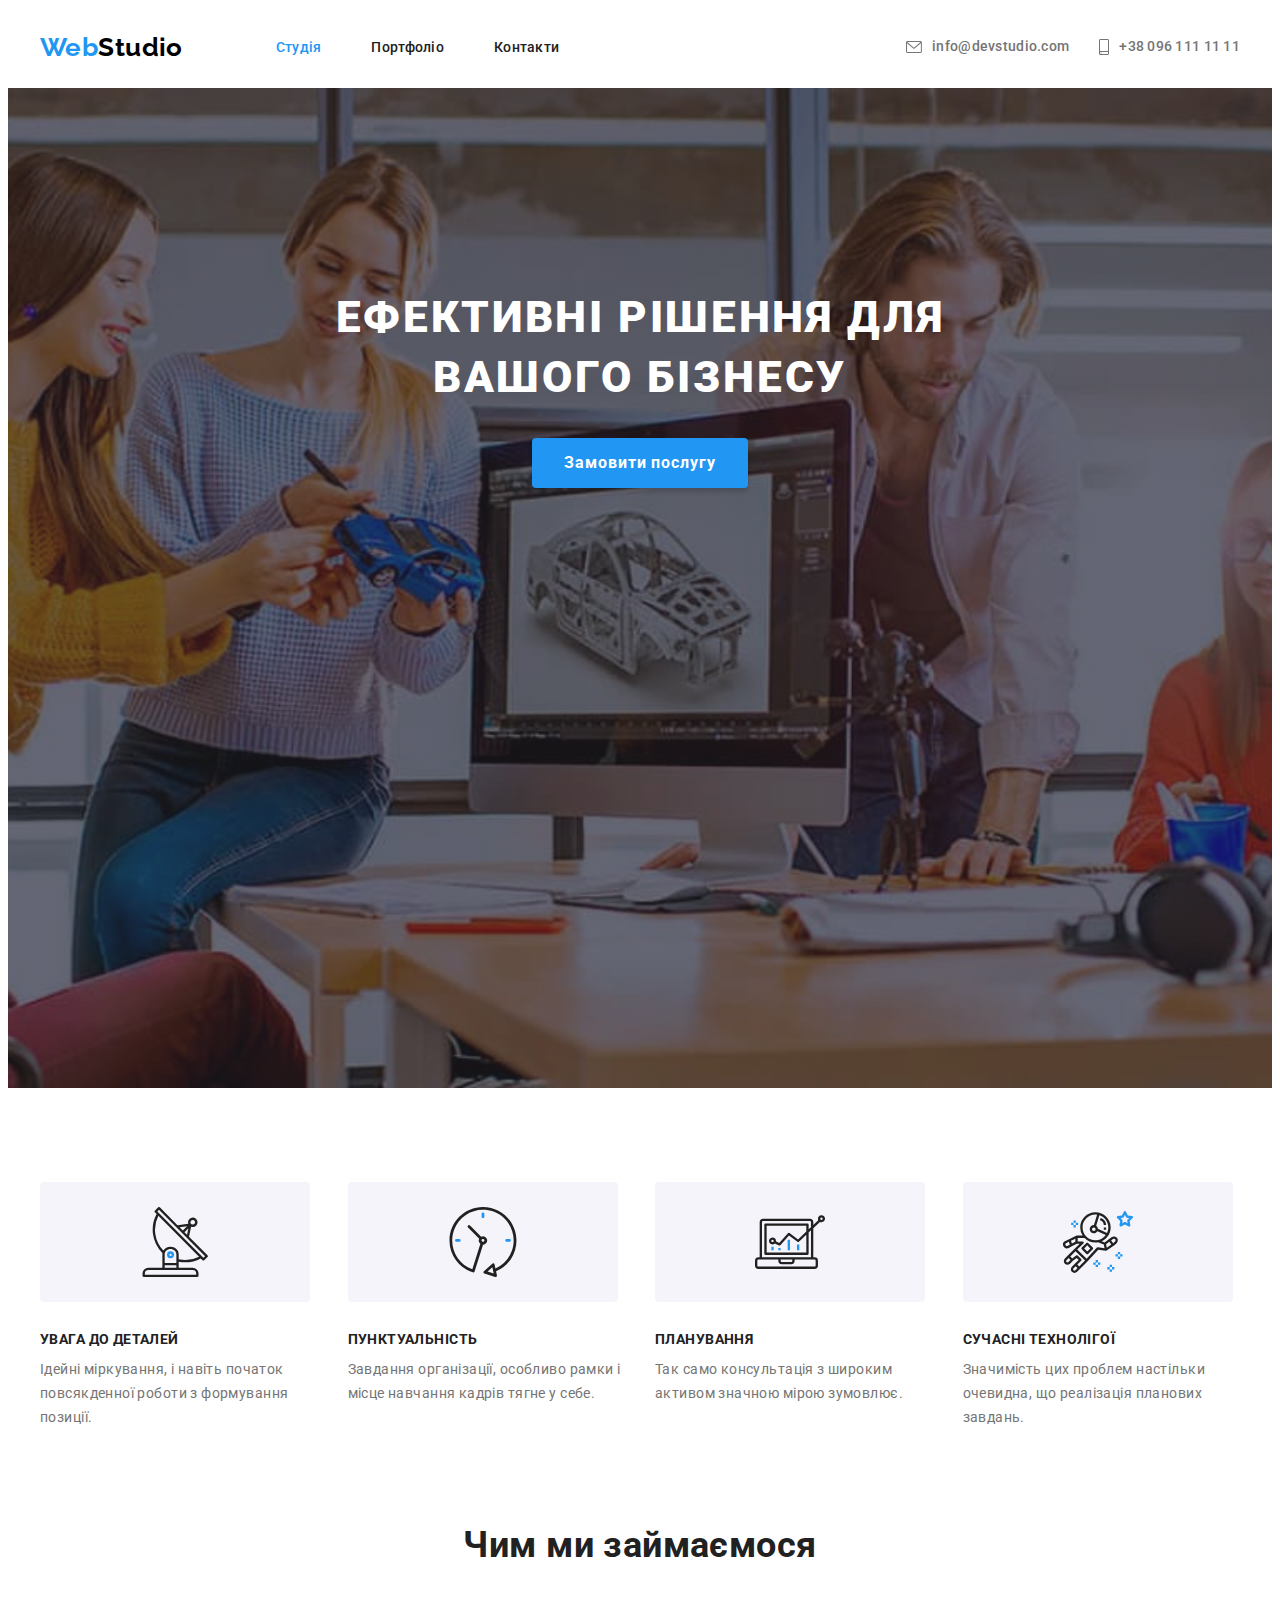
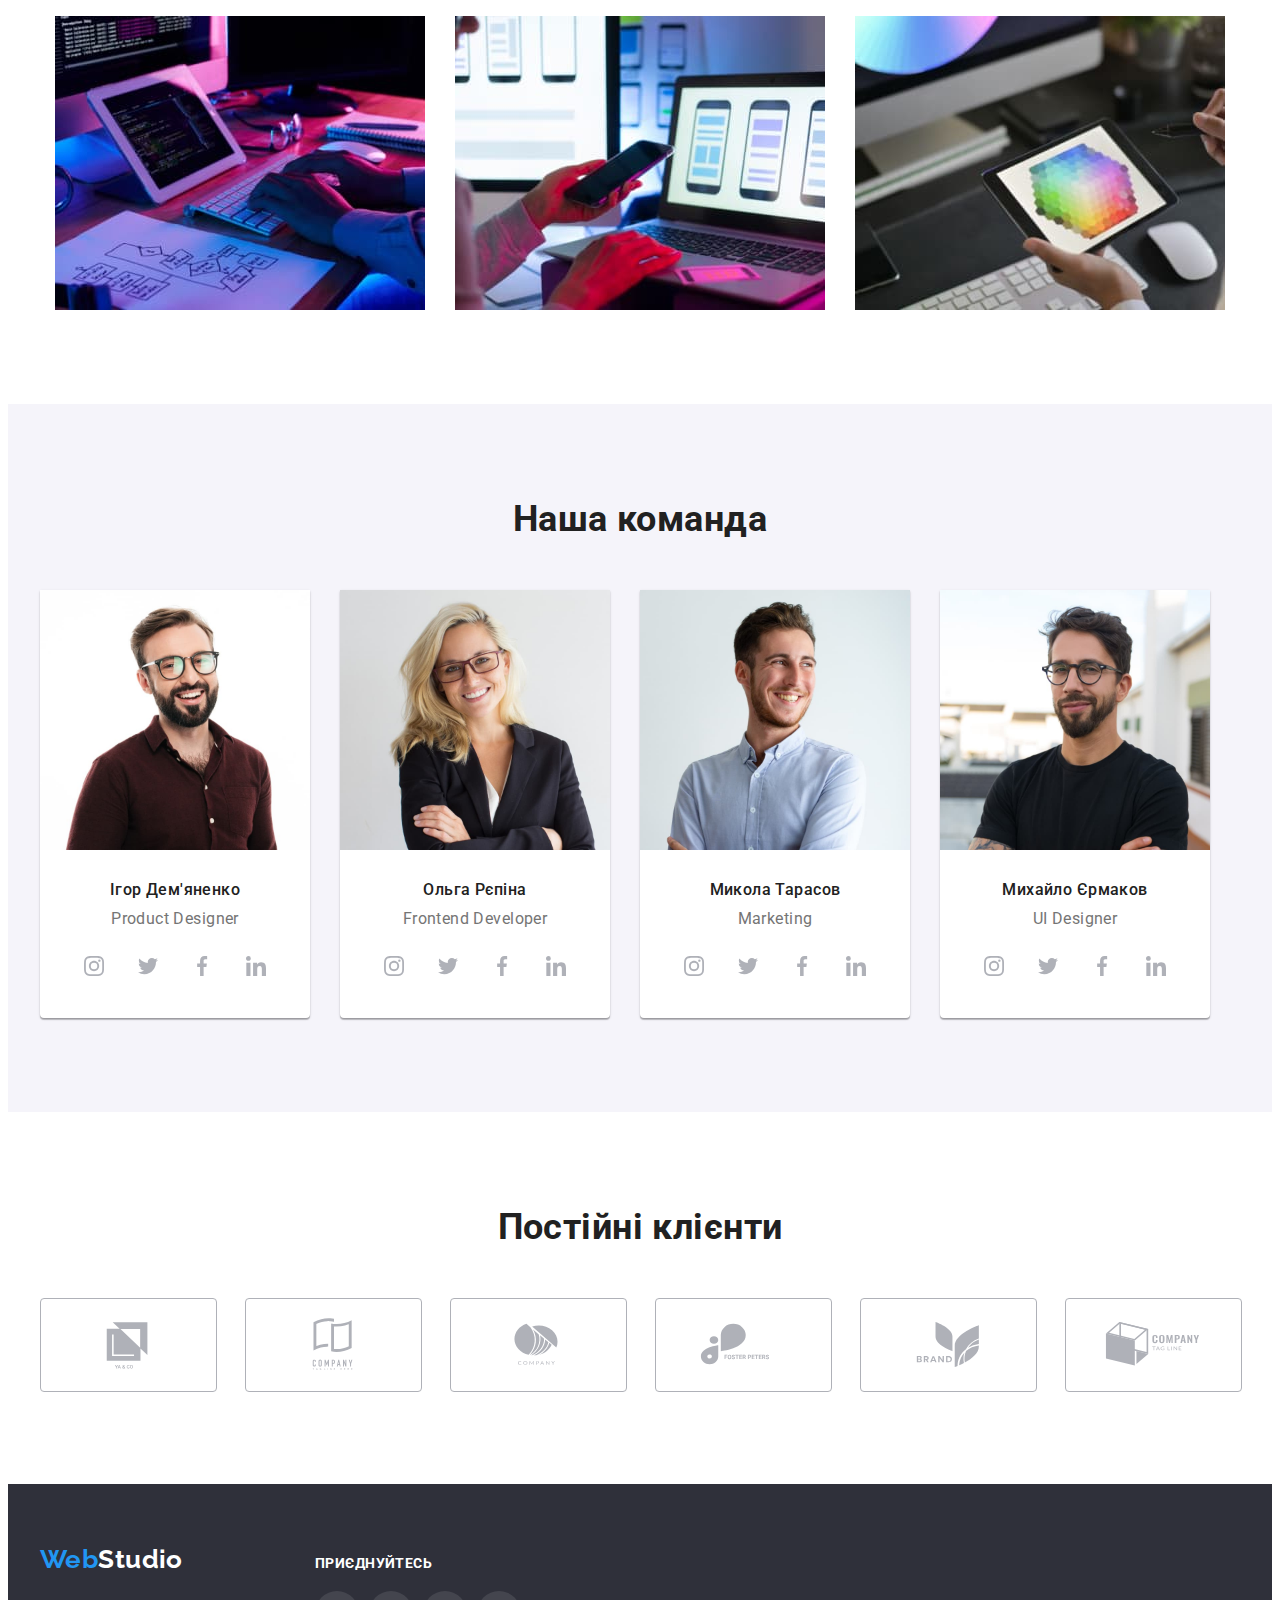
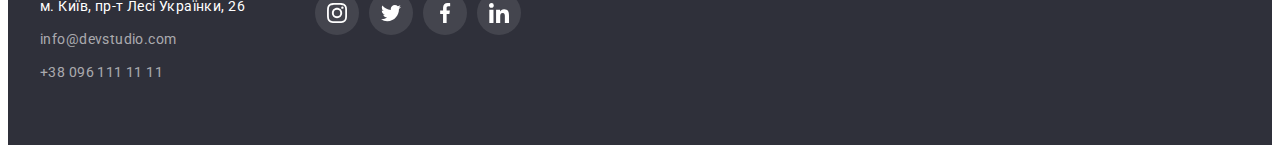
==== commit 12a5649f: "Вирівнює контактс+футер" ====
--- a/index.html
+++ b/index.html
@@ -392,7 +392,7 @@
           </address>
         </div>
         <div class="footer-soc-container">
-          <h2 class="soc-container-title">приєднуйтесь</h2>
+          <p class="soc-container-text">приєднуйтесь</p>
           <ul class="soc-container-list list">
             <li class="soc-container-item">
               <a class="soc-container-link link" href=""
@@ -420,9 +420,6 @@
             </li>
           </ul>
         </div>
-        <svg class="soc-container-icon">
-          <use href=""></use>
-        </svg>
       </div>
     </footer>
   </body>
--- a/css/styles.css
+++ b/css/styles.css
@@ -100,6 +100,7 @@
 .header-container{
     display: flex;
     justify-content: space-between;
+    align-items: center;
 }
 
 .header-nav{
@@ -439,22 +440,22 @@
 .address-link:hover,
 .address-link:focus{
  color: var(--accent-color);}
+
  .footer-container{
     display: flex;
     align-items: baseline;
-    gap: 70px;
- }
- )
-
- .footer-soc-container {
-
- }
-
- .soc-container-title {
+ }
+
+ .footer-address-container{
+    margin-right: 70px;
+ }
+
+.soc-container-text {
     font-weight: 700;
         line-height: 16px;
     color: #FFFFFF;
     margin-bottom: 20px;
+    text-transform: uppercase;
  }
 
  .soc-container-list {
@@ -539,6 +540,14 @@
 background: var(--background-items-color);
 }
 
+.portfolio-link {
+    display: block;
+}
+
+.portfolio-link:hover {
+    box-shadow: 0px 1px 1px rgba(0, 0, 0, 0.12), 0px 4px 4px rgba(0, 0, 0, 0.06), 1px 4px 6px rgba(0, 0, 0, 0.16);
+}
+
 .portfolio-wrap{
     padding: 20px 24px;
     border: 1px solid #EEEEEE;
@@ -558,7 +567,3 @@
         line-height: 1.88;
         color: var(--main-text-color);
 }
-
-.portfolio-item:hover{
-    box-shadow: 0px 1px 1px rgba(0, 0, 0, 0.12), 0px 4px 4px rgba(0, 0, 0, 0.06), 1px 4px 6px rgba(0, 0, 0, 0.16);
-}